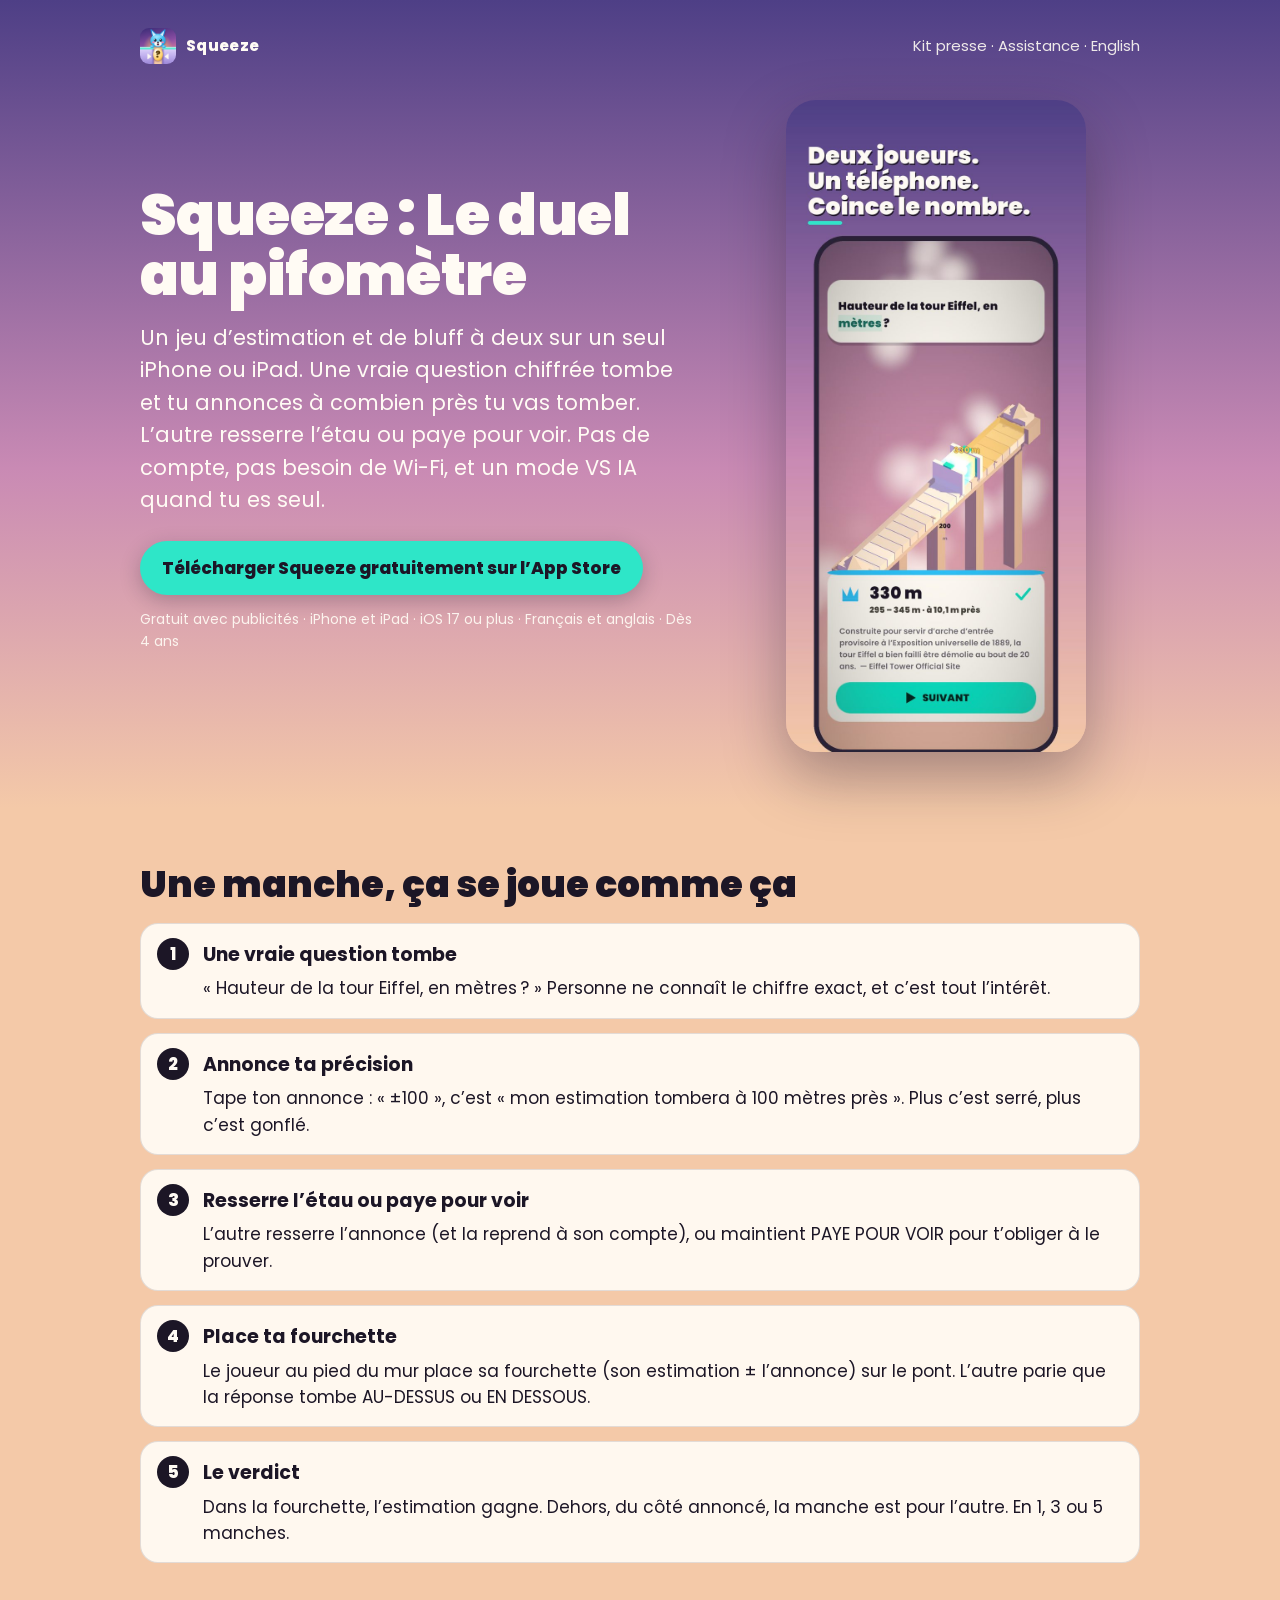
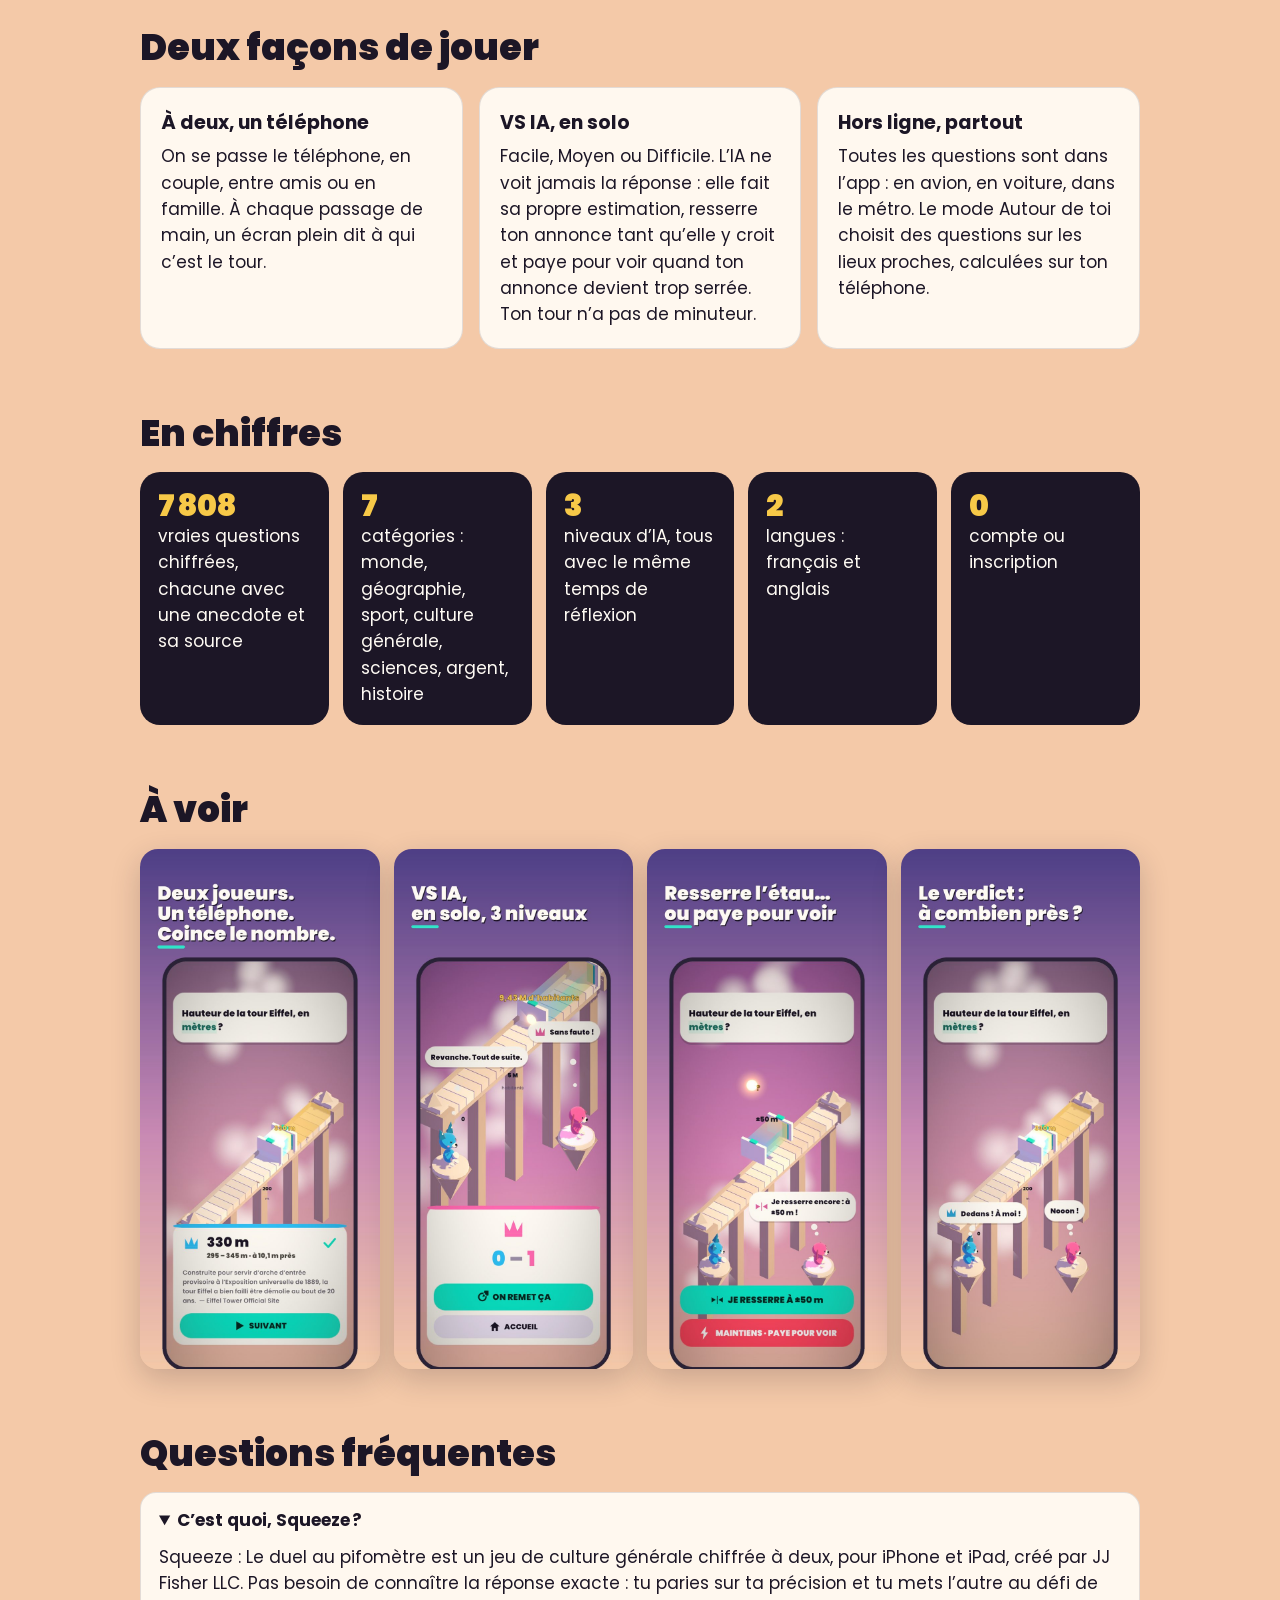
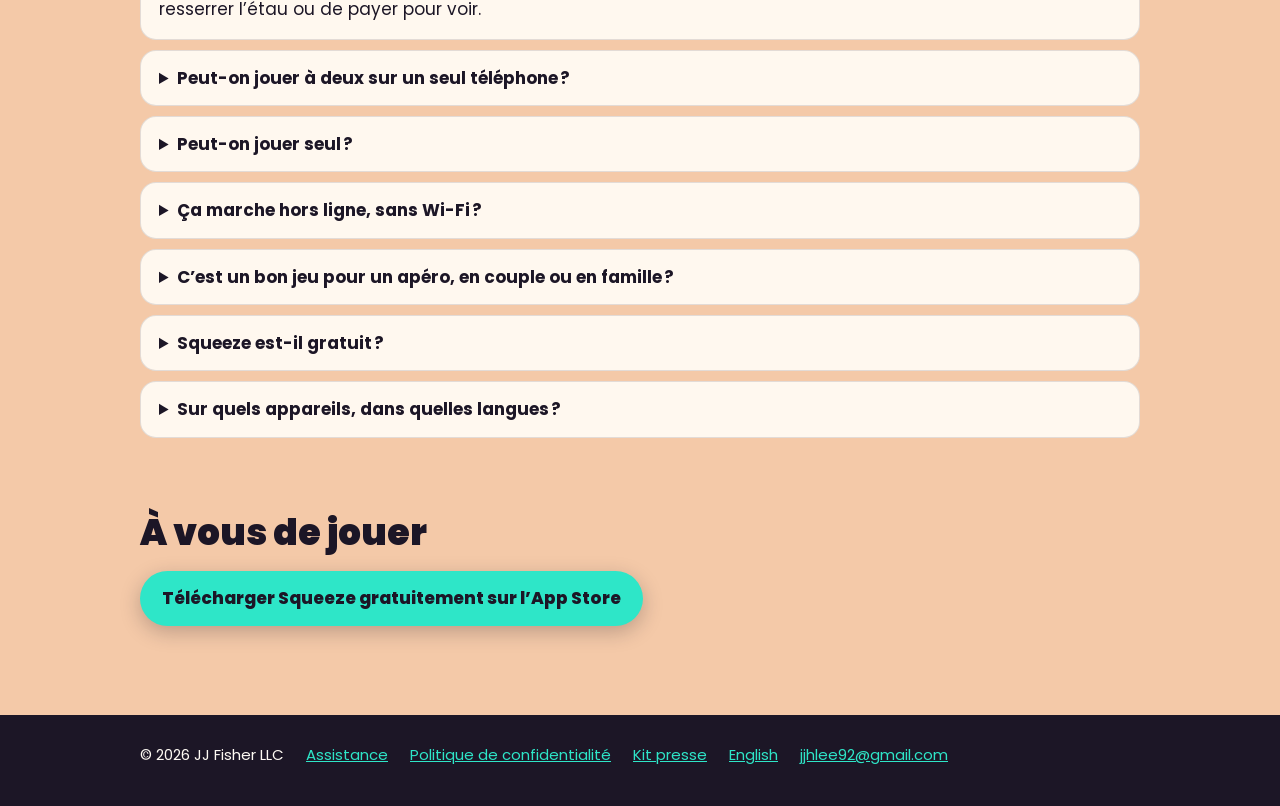
==== fr/index.html @ f910ecb5 "Squeeze home page (EN/FR) with structured data and FAQ, press kit, robots.txt, sitemap.xml, IndexNow" ====
<!DOCTYPE html>
<html lang="fr">
<head>
<meta charset="utf-8">
<meta name="viewport" content="width=device-width, initial-scale=1">
<title>Squeeze : Le duel au pifomètre, un jeu à deux sur un seul iPhone</title>
<meta name="description" content="Squeeze est un jeu d’estimation et de bluff gratuit pour iPhone et iPad, à deux sur un seul téléphone : annonce à combien près tu vas tomber, resserre l’étau ou paye pour voir. Hors ligne, ou en solo contre une IA.">
<link rel="canonical" href="https://jjfisherdev.github.io/fr/">
<link rel="alternate" hreflang="en" href="https://jjfisherdev.github.io/">
<link rel="alternate" hreflang="fr" href="https://jjfisherdev.github.io/fr/">
<link rel="alternate" hreflang="x-default" href="https://jjfisherdev.github.io/">
<meta name="apple-itunes-app" content="app-id=6803632348">
<meta property="og:type" content="website">
<meta property="og:site_name" content="Squeeze : Le duel au pifomètre">
<meta property="og:title" content="Squeeze : Le duel au pifomètre">
<meta property="og:description" content="Deux joueurs, un téléphone, de vrais chiffres. Annonce ta précision, resserre l’étau ou paye pour voir. Gratuit sur iPhone et iPad, hors ligne.">
<meta property="og:url" content="https://jjfisherdev.github.io/fr/">
<meta property="og:image" content="https://jjfisherdev.github.io/img/og.jpg">
<meta property="og:locale" content="fr_FR">
<meta name="twitter:card" content="summary_large_image">
<link rel="icon" type="image/png" href="/img/favicon-64.png">
<link rel="apple-touch-icon" href="/img/apple-touch-icon.png">
<link rel="preconnect" href="https://fonts.googleapis.com"><link rel="preconnect" href="https://fonts.gstatic.com" crossorigin>
<link rel="stylesheet" href="https://fonts.googleapis.com/css2?family=Poppins:wght@400;700;800;900&display=swap">
<link rel="stylesheet" href="/site.css">
<script type="application/ld+json">
{"@context": "https://schema.org", "@type": ["MobileApplication", "VideoGame"], "@id": "https://jjfisherdev.github.io/#app",
 "name": "Squeeze : Le duel au pifomètre", "inLanguage": "fr", "url": "https://jjfisherdev.github.io/fr/",
 "description": "Un jeu d’estimation et de bluff à deux sur un seul iPhone ou iPad, ou en solo contre une IA à trois niveaux. Fonctionne hors ligne.",
 "installUrl": "https://apps.apple.com/fr/app/squeeze-the-estimation-duel/id6803632348",
 "operatingSystem": "iOS 17.0 ou version ultérieure", "applicationCategory": "GameApplication",
 "offers": {"@type": "Offer", "price": "0", "priceCurrency": "EUR"}}
</script>
</head>
<body>
<header class="hero">
  <div class="wrap">
    <nav class="top">
      <a class="brand" href="/fr/"><img src="/img/apple-touch-icon.png" alt="" width="36" height="36">Squeeze</a>
      <span><a href="/press/">Kit presse</a> · <a href="/squeeze-support/fr/">Assistance</a> · <a href="/" hreflang="en" lang="en">English</a></span>
    </nav>
    <div class="hero-grid">
      <div>
        <h1>Squeeze : Le duel au pifomètre</h1>
        <p class="lede">Un jeu d’estimation et de bluff à deux sur un seul iPhone ou iPad. Une vraie question chiffrée tombe et tu annonces à combien près tu vas tomber. L’autre resserre l’étau ou paye pour voir. Pas de compte, pas besoin de Wi-Fi, et un mode VS IA quand tu es seul.</p>
        <a class="cta" href="https://apps.apple.com/fr/app/squeeze-the-estimation-duel/id6803632348">Télécharger Squeeze gratuitement sur l’App Store</a>
        <p class="meta-line">Gratuit avec publicités · iPhone et iPad · iOS 17 ou plus · Français et anglais · Dès 4 ans</p>
      </div>
      <img class="hero-shot" src="/img/fr-01-two-players.jpg" width="300" height="652" alt="Squeeze sur iPhone : la réponse à « Hauteur de la tour Eiffel, en mètres ? » tombe dans la fourchette : 330 m.">
    </div>
  </div>
</header>
<main class="wrap">
  <section id="manche">
    <h2>Une manche, ça se joue comme ça</h2>
    <ol class="steps">
      <li><h3>Une vraie question tombe</h3>« Hauteur de la tour Eiffel, en mètres ? » Personne ne connaît le chiffre exact, et c’est tout l’intérêt.</li>
      <li><h3>Annonce ta précision</h3>Tape ton annonce : « ±100 », c’est « mon estimation tombera à 100 mètres près ». Plus c’est serré, plus c’est gonflé.</li>
      <li><h3>Resserre l’étau ou paye pour voir</h3>L’autre resserre l’annonce (et la reprend à son compte), ou maintient PAYE POUR VOIR pour t’obliger à le prouver.</li>
      <li><h3>Place ta fourchette</h3>Le joueur au pied du mur place sa fourchette (son estimation ± l’annonce) sur le pont. L’autre parie que la réponse tombe AU-DESSUS ou EN DESSOUS.</li>
      <li><h3>Le verdict</h3>Dans la fourchette, l’estimation gagne. Dehors, du côté annoncé, la manche est pour l’autre. En 1, 3 ou 5 manches.</li>
    </ol>
  </section>
  <section id="modes">
    <h2>Deux façons de jouer</h2>
    <div class="cards">
      <div class="card"><h3>À deux, un téléphone</h3>On se passe le téléphone, en couple, entre amis ou en famille. À chaque passage de main, un écran plein dit à qui c’est le tour.</div>
      <div class="card"><h3>VS IA, en solo</h3>Facile, Moyen ou Difficile. L’IA ne voit jamais la réponse : elle fait sa propre estimation, resserre ton annonce tant qu’elle y croit et paye pour voir quand ton annonce devient trop serrée. Ton tour n’a pas de minuteur.</div>
      <div class="card"><h3>Hors ligne, partout</h3>Toutes les questions sont dans l’app : en avion, en voiture, dans le métro. Le mode Autour de toi choisit des questions sur les lieux proches, calculées sur ton téléphone.</div>
    </div>
  </section>
  <section id="chiffres">
    <h2>En chiffres</h2>
    <div class="stats">
      <div class="stat"><b>7 808</b>vraies questions chiffrées, chacune avec une anecdote et sa source</div>
      <div class="stat"><b>7</b>catégories : monde, géographie, sport, culture générale, sciences, argent, histoire</div>
      <div class="stat"><b>3</b>niveaux d’IA, tous avec le même temps de réflexion</div>
      <div class="stat"><b>2</b>langues : français et anglais</div>
      <div class="stat"><b>0</b>compte ou inscription</div>
    </div>
  </section>
  <section id="ecrans">
    <h2>À voir</h2>
    <div class="shots">
      <img src="/img/fr-01-two-players.jpg" width="720" height="1564" loading="lazy" alt="Le verdict : 330 m tombe dans la fourchette.">
      <img src="/img/fr-02-vs-ai.jpg" width="720" height="1564" loading="lazy" alt="VS IA : le podium après un match contre l’IA.">
      <img src="/img/fr-04-squeeze-it.jpg" width="720" height="1564" loading="lazy" alt="Resserre l’étau : JE RESSERRE À ±50 m, ou MAINTIENS pour payer pour voir.">
      <img src="/img/fr-09-the-reveal.jpg" width="720" height="1564" loading="lazy" alt="Le verdict : dans la fourchette, l’estimation gagne.">
    </div>
  </section>
  <section id="faq">
    <h2>Questions fréquentes</h2>
    <details open><summary>C’est quoi, Squeeze ?</summary><p>Squeeze : Le duel au pifomètre est un jeu de culture générale chiffrée à deux, pour iPhone et iPad, créé par JJ Fisher LLC. Pas besoin de connaître la réponse exacte : tu paries sur ta précision et tu mets l’autre au défi de resserrer l’étau ou de payer pour voir.</p></details>
    <details><summary>Peut-on jouer à deux sur un seul téléphone ?</summary><p>Oui. Squeeze se joue en se passant un seul iPhone ou iPad. Pas de deuxième appareil, pas de compte, pas de connexion.</p></details>
    <details><summary>Peut-on jouer seul ?</summary><p>Oui, en VS IA, contre un adversaire informatique à trois niveaux. L’IA ne voit jamais la réponse ; le niveau change seulement la précision de son estimation.</p></details>
    <details><summary>Ça marche hors ligne, sans Wi-Fi ?</summary><p>Oui. Les 7 808 questions sont dans l’app, donc le jeu fonctionne entièrement hors ligne. Les publicités ont besoin d’une connexion ; sans connexion, la partie continue simplement.</p></details>
    <details><summary>C’est un bon jeu pour un apéro, en couple ou en famille ?</summary><p>C’est fait pour ça : un téléphone, deux joueurs, en 1, 3 ou 5 manches, et une histoire à chaque verdict. Les questions conviennent à tous les âges (dès 4 ans).</p></details>
    <details><summary>Squeeze est-il gratuit ?</summary><p>Oui, gratuit avec publicités : une à la fin d’un match sur deux ou trois (jamais pendant un tour), plus une quand tu changes de question plus de deux fois dans un match. Aucun achat. Publicités non personnalisées, sans suivi.</p></details>
    <details><summary>Sur quels appareils, dans quelles langues ?</summary><p>iPhone et iPad sous iOS 17 ou plus, en français et en anglais. Squeeze n’existe pas sur Android.</p></details>
  </section>
  <section id="jouer">
    <h2>À vous de jouer</h2>
    <p><a class="cta" href="https://apps.apple.com/fr/app/squeeze-the-estimation-duel/id6803632348">Télécharger Squeeze gratuitement sur l’App Store</a></p>
  </section>
</main>
<footer>
  <div class="wrap"><div class="row">
    <span>© 2026 JJ Fisher LLC</span>
    <a href="/squeeze-support/fr/">Assistance</a>
    <a href="/squeeze-support/fr/privacy.html">Politique de confidentialité</a>
    <a href="/press/">Kit presse</a>
    <a href="/" hreflang="en" lang="en">English</a>
    <a href="mailto:jjhlee92@gmail.com">jjhlee92@gmail.com</a>
  </div></div>
</footer>
</body>
</html>
---- site.css ----
/* Squeeze: one stylesheet for the product pages. The game's own palette (World/Palette.cs): dusk sky, paper, ink,
   teal = commit, coral = force, gold = truth. */
:root {
  --sky-top: #4E3F86; --sky-mid: #C98AB4; --sky-low: #F4C9A8;
  --paper: #FFFBF4; --ink: #1C1626; --ink-soft: #4A4058; --teal: #2EE6C8; --teal-ink: #0B5C51;
  --coral: #F0506E; --gold: #F7C948; --card: rgba(255, 251, 244, 0.94); --line: rgba(28, 22, 38, 0.12);
}
* { box-sizing: border-box; }
html { -webkit-text-size-adjust: 100%; }
body {
  margin: 0; color: var(--ink); background: var(--sky-low);
  font: 17px/1.55 "Poppins", system-ui, -apple-system, "Segoe UI", sans-serif;
}
a { color: var(--teal-ink); }
img { max-width: 100%; height: auto; display: block; }
.wrap { max-width: 1040px; margin: 0 auto; padding: 0 20px; }
header.hero {
  background: linear-gradient(180deg, var(--sky-top) 0%, var(--sky-mid) 58%, var(--sky-low) 100%);
  color: var(--paper); padding: 28px 0 56px;
}
nav.top { display: flex; justify-content: space-between; align-items: center; gap: 12px; font-size: 15px; }
nav.top a { color: var(--paper); text-decoration: none; opacity: .9; }
nav.top .brand { display: flex; align-items: center; gap: 10px; font-weight: 800; letter-spacing: .02em; opacity: 1; }
nav.top .brand img { width: 36px; height: 36px; border-radius: 9px; }
.hero-grid { display: grid; grid-template-columns: 1.15fr .85fr; gap: 40px; align-items: center; margin-top: 36px; }
h1 { font-size: clamp(34px, 5.4vw, 58px); line-height: 1.04; margin: 0 0 16px; font-weight: 900; letter-spacing: -.01em; }
.lede { font-size: clamp(18px, 2.2vw, 21px); max-width: 34em; margin: 0 0 24px; }
.cta { display: inline-flex; align-items: center; gap: 10px; background: var(--teal); color: var(--ink); font-weight: 800;
  text-decoration: none; padding: 14px 22px; border-radius: 999px; box-shadow: 0 6px 20px rgba(28, 22, 38, .25); }
.cta:hover { filter: brightness(1.05); }
.meta-line { margin-top: 14px; font-size: 14px; opacity: .92; }
.hero-shot { justify-self: center; max-width: 300px; border-radius: 30px; box-shadow: 0 24px 60px rgba(28, 22, 38, .35); }
main section { padding: 56px 0 8px; }
h2 { font-size: clamp(26px, 3.4vw, 36px); line-height: 1.15; margin: 0 0 18px; font-weight: 900; }
h3 { font-size: 19px; margin: 0 0 6px; }
.steps { counter-reset: step; list-style: none; padding: 0; margin: 0; display: grid; gap: 14px; }
.steps li { counter-increment: step; background: var(--card); border: 1px solid var(--line); border-radius: 18px; padding: 16px 18px 16px 62px; position: relative; }
.steps li::before { content: counter(step); position: absolute; left: 16px; top: 14px; width: 32px; height: 32px; border-radius: 50%;
  background: var(--ink); color: var(--paper); font-weight: 800; display: grid; place-items: center; }
.cards { display: grid; grid-template-columns: repeat(auto-fit, minmax(230px, 1fr)); gap: 16px; }
.card { background: var(--card); border: 1px solid var(--line); border-radius: 20px; padding: 20px; }
.stats { display: grid; grid-template-columns: repeat(auto-fit, minmax(150px, 1fr)); gap: 14px; }
.stat { background: var(--ink); color: var(--paper); border-radius: 20px; padding: 18px; }
.stat b { display: block; font-size: 30px; line-height: 1.1; font-weight: 900; color: var(--gold); }
.shots { display: grid; grid-template-columns: repeat(4, 1fr); gap: 14px; }
.shots img { border-radius: 18px; box-shadow: 0 10px 30px rgba(28, 22, 38, .2); }
blockquote { margin: 0; background: var(--card); border-left: 5px solid var(--teal); border-radius: 14px; padding: 16px 18px; }
blockquote p { margin: 0 0 6px; font-size: 18px; }
blockquote cite { font-style: normal; font-size: 14px; color: var(--ink-soft); }
details { background: var(--card); border: 1px solid var(--line); border-radius: 16px; padding: 14px 18px; margin-bottom: 10px; }
summary { cursor: pointer; font-weight: 700; }
details p { margin: 10px 0 2px; }
footer { margin-top: 64px; padding: 28px 0 40px; background: var(--ink); color: var(--paper); font-size: 15px; }
footer a { color: var(--teal); }
footer .row { display: flex; flex-wrap: wrap; gap: 8px 22px; }
table.facts { border-collapse: collapse; width: 100%; background: var(--card); border-radius: 16px; overflow: hidden; }
table.facts th, table.facts td { text-align: left; padding: 10px 14px; border-bottom: 1px solid var(--line); vertical-align: top; }
table.facts th { width: 34%; font-weight: 700; }
table.facts td, .card, .lede { overflow-wrap: anywhere; }
table.facts { table-layout: fixed; }
@media (max-width: 760px) {
  .hero-grid { grid-template-columns: 1fr; }
  .hero-shot { max-width: 240px; }
  .shots { grid-template-columns: repeat(2, 1fr); }
}
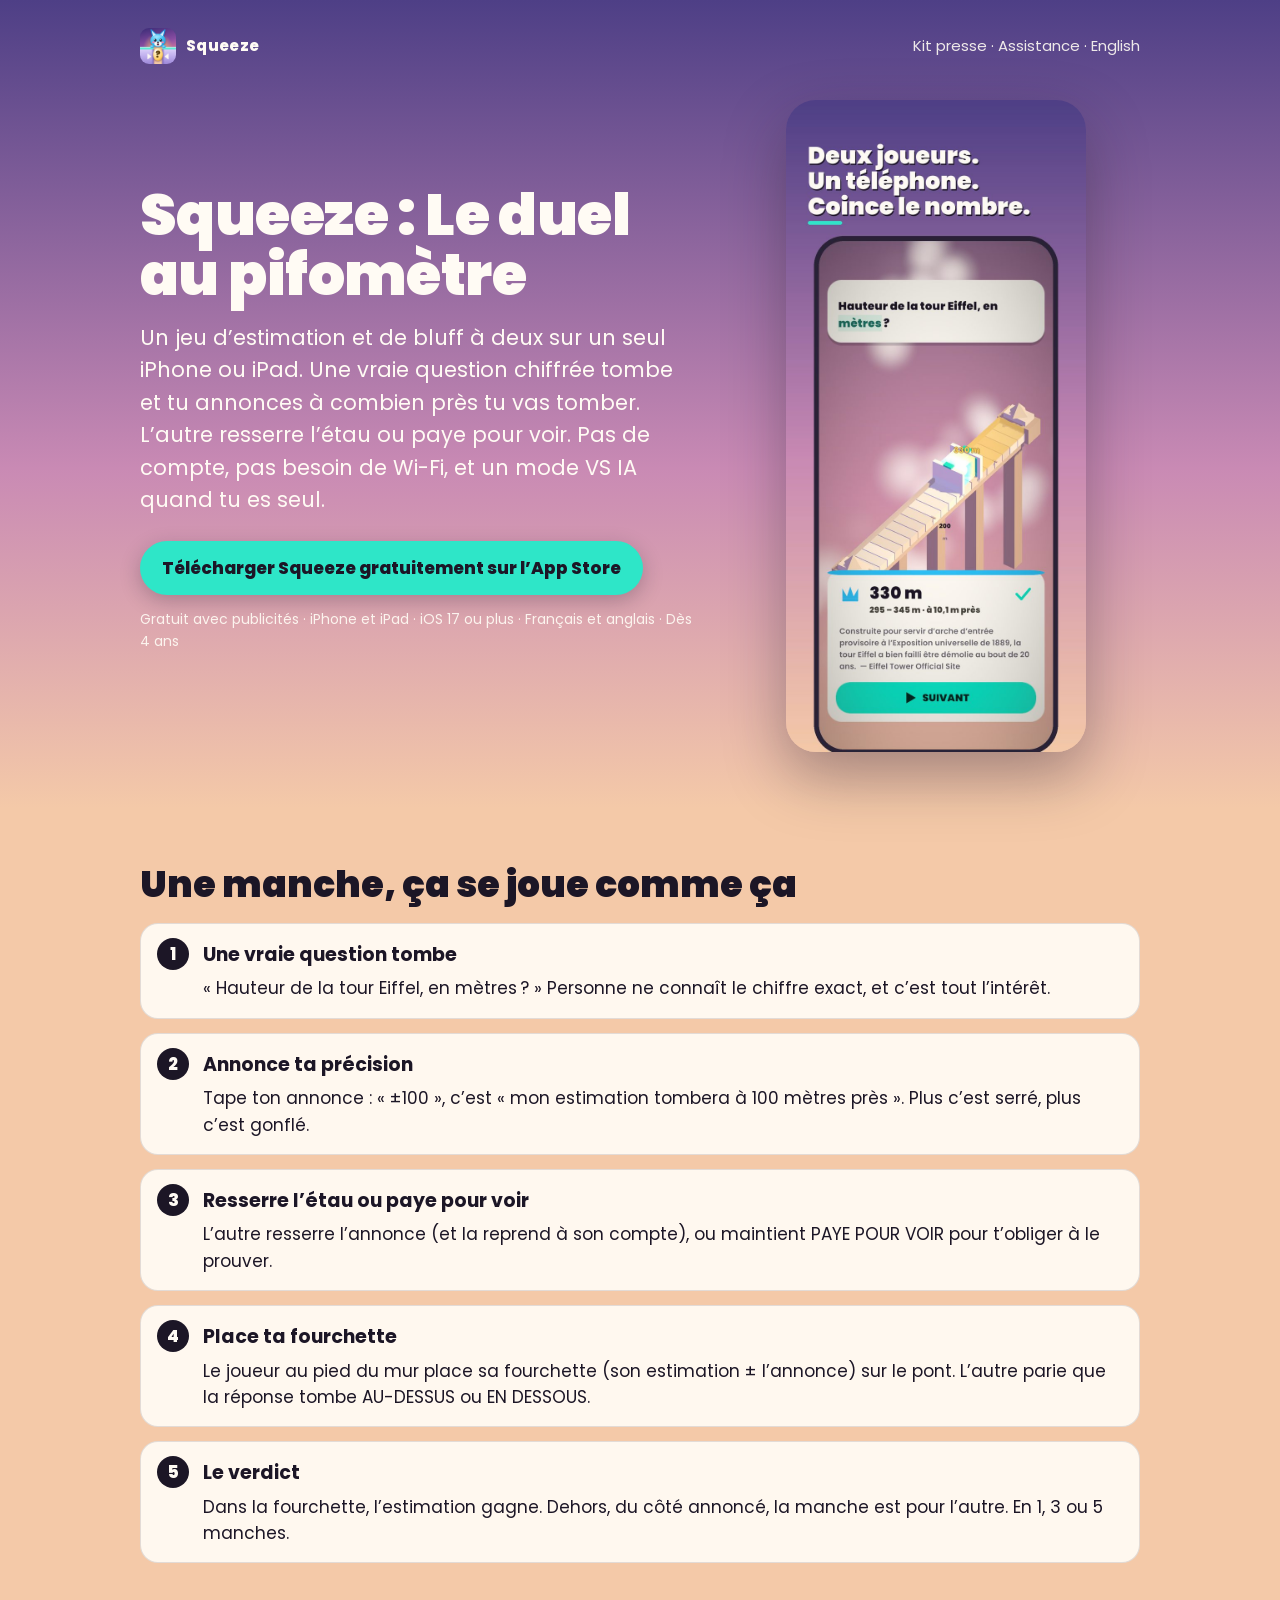
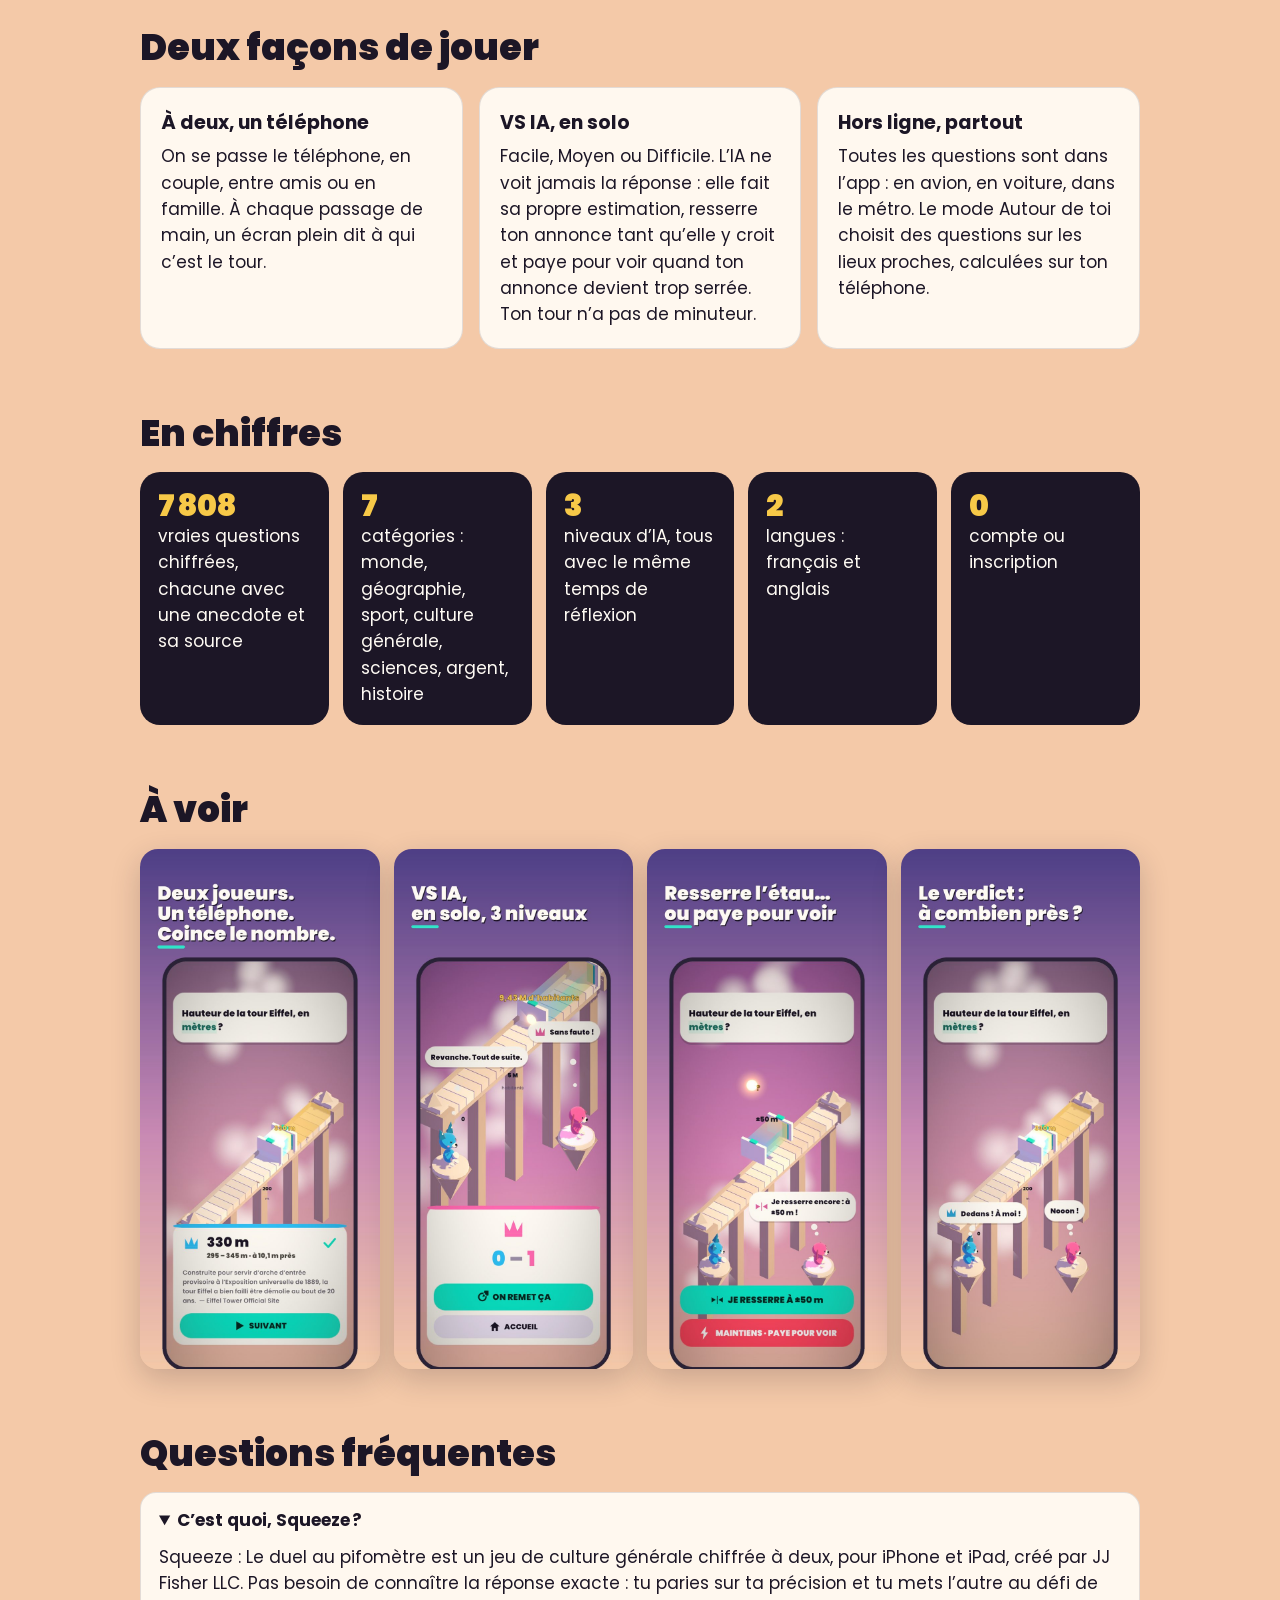
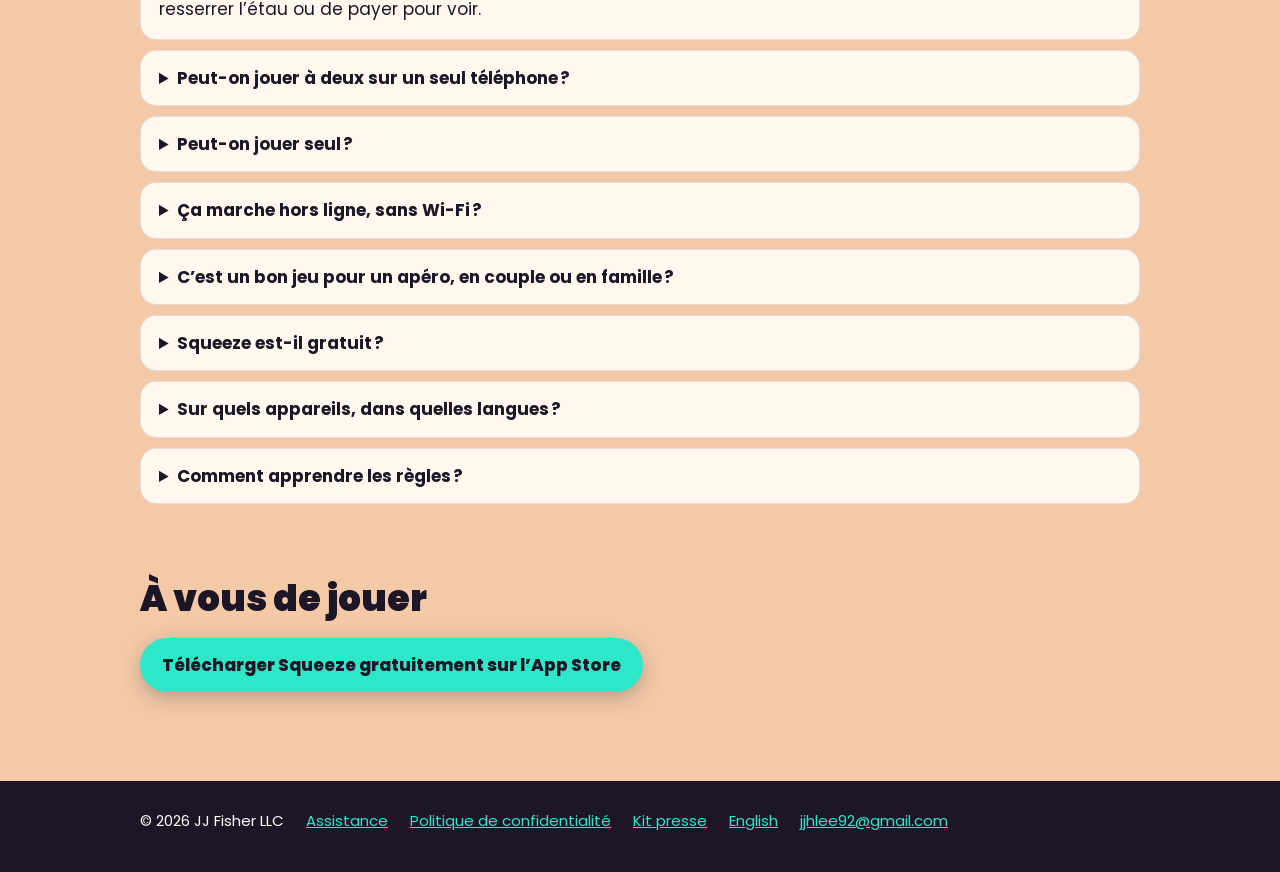
==== commit 58a85b70: "FAQ: the first launch is a HOW TO PLAY card and a guided round, and a bet is read both ways (EN; a F" ====
--- a/fr/index.html
+++ b/fr/index.html
@@ -97,6 +97,7 @@
     <details><summary>C’est un bon jeu pour un apéro, en couple ou en famille ?</summary><p>C’est fait pour ça : un téléphone, deux joueurs, en 1, 3 ou 5 manches, et une histoire à chaque verdict. Les questions conviennent à tous les âges (dès 4 ans).</p></details>
     <details><summary>Squeeze est-il gratuit ?</summary><p>Oui, gratuit avec publicités : une à la fin d’un match sur deux ou trois (jamais pendant un tour), plus une quand tu changes de question plus de deux fois dans un match. Aucun achat. Publicités non personnalisées, sans suivi.</p></details>
     <details><summary>Sur quels appareils, dans quelles langues ?</summary><p>iPhone et iPad sous iOS 17 ou plus, en français et en anglais. Squeeze n’existe pas sur Android.</p></details>
+    <details><summary>Comment apprendre les règles ?</summary><p>À la première ouverture, une carte COMMENT JOUER explique le jeu en trois lignes. COMMENCER lance une manche guidée où tu fais chaque geste, une main te montrant chaque commande et une légende l’expliquant (deux minutes environ, PASSER à tout moment). Une annonce de ±100 mètres, c’est tomber à 100 mètres près de la réponse, au-dessus ou en dessous : une fourchette de 200 mètres de large. COMMENT JOUER, sur l’accueil, la rejoue.</p></details>
   </section>
   <section id="jouer">
     <h2>À vous de jouer</h2>
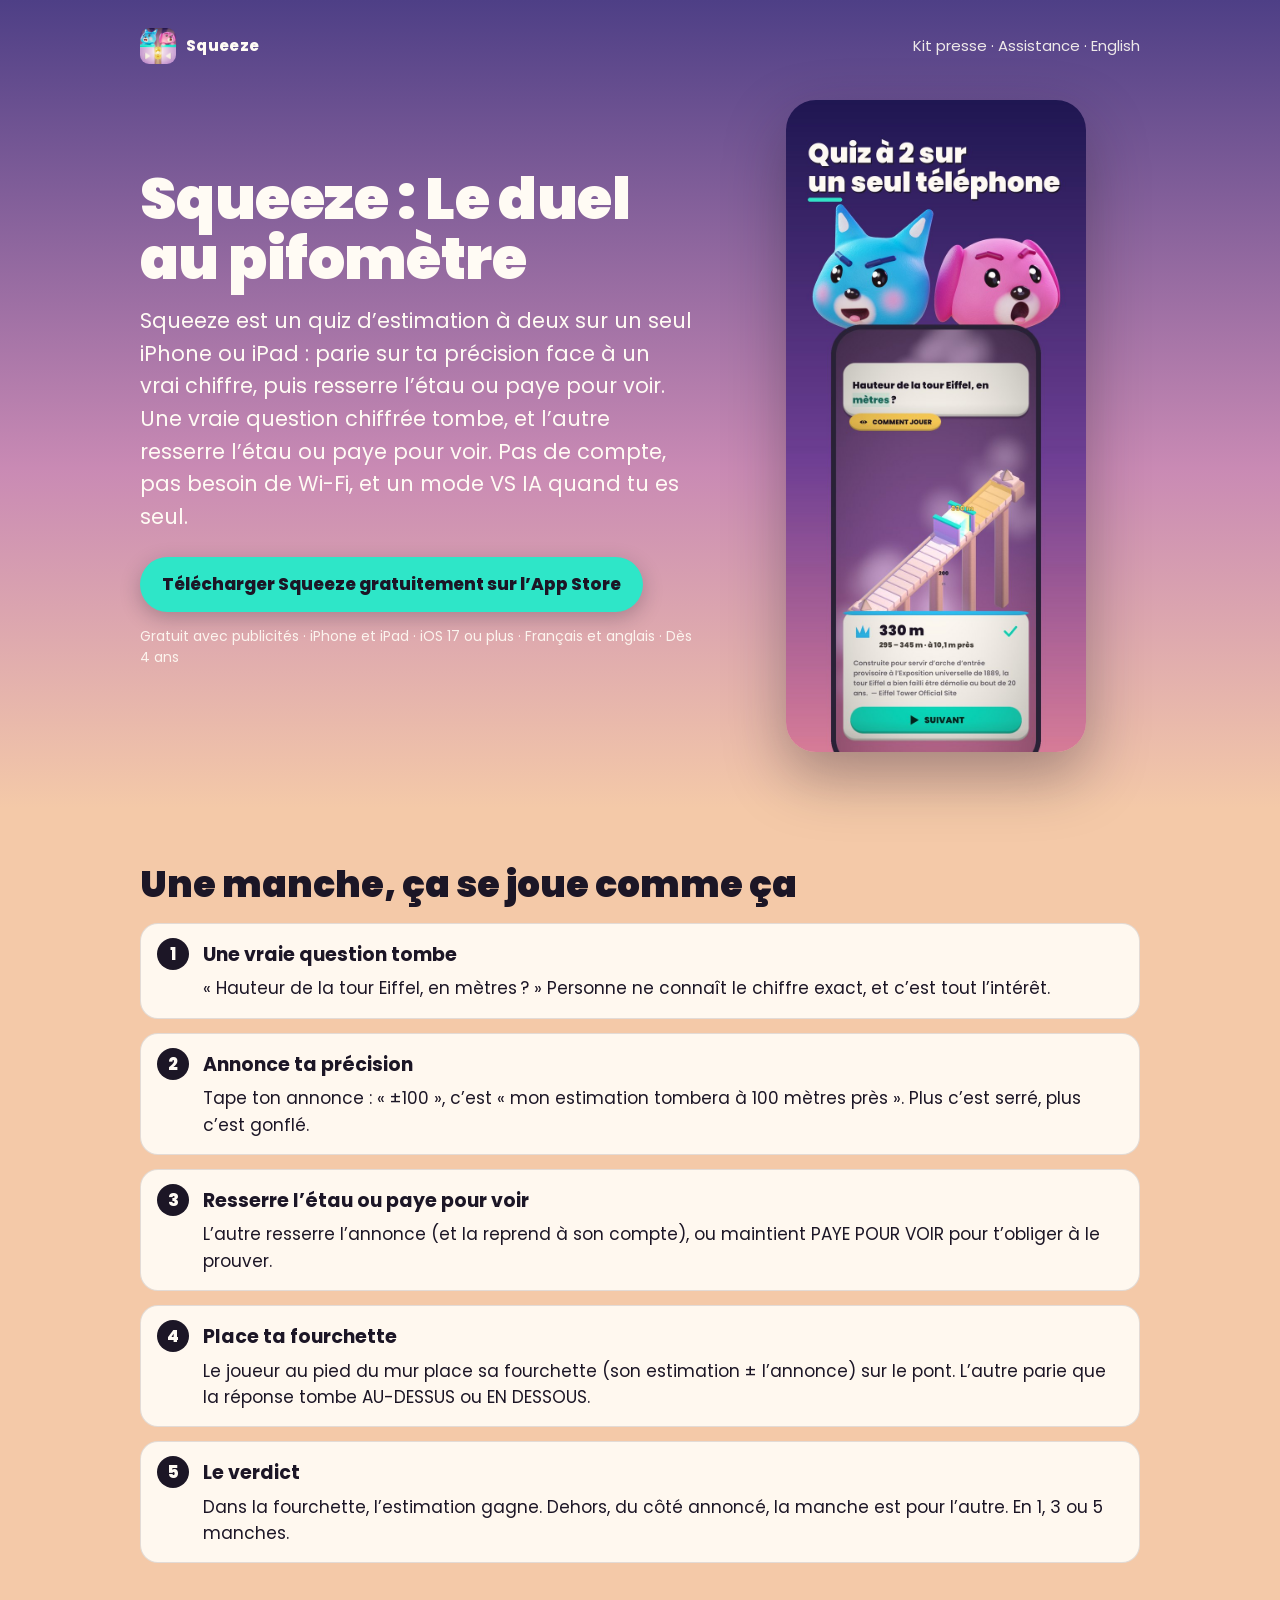
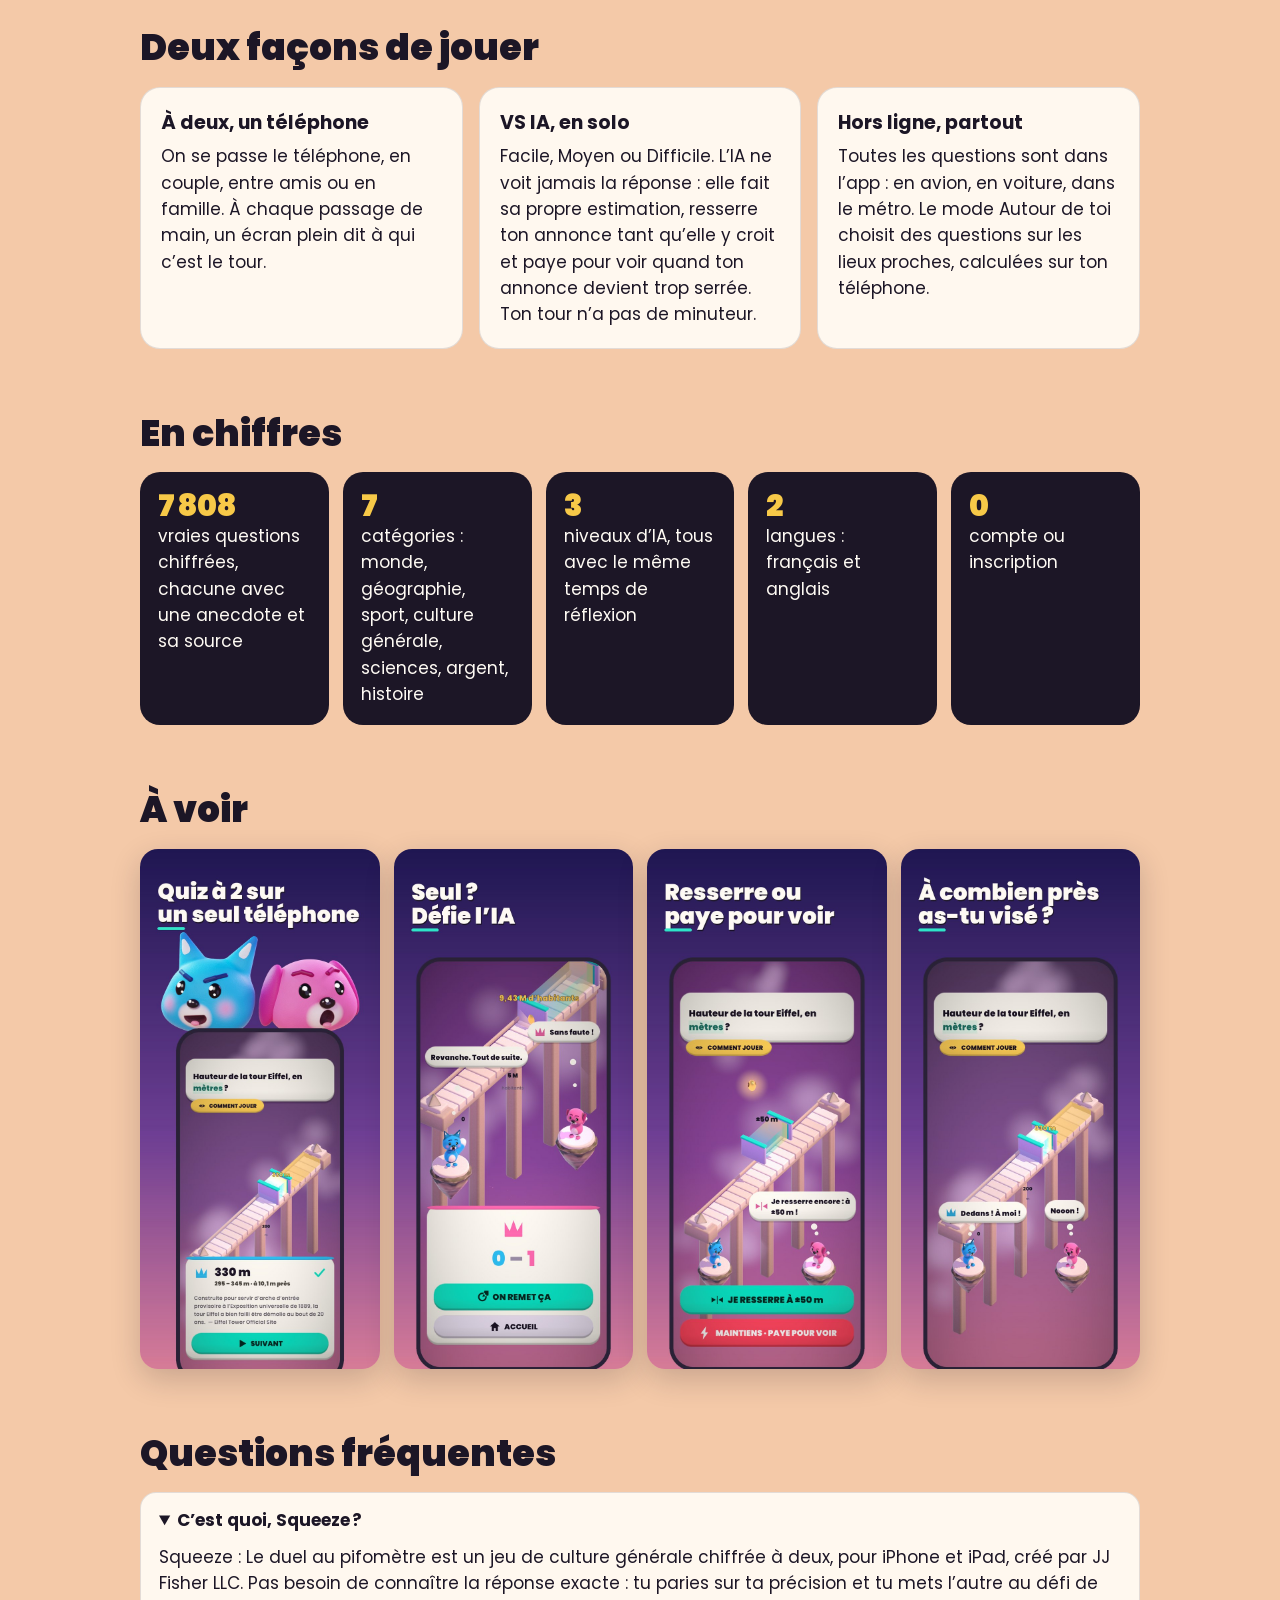
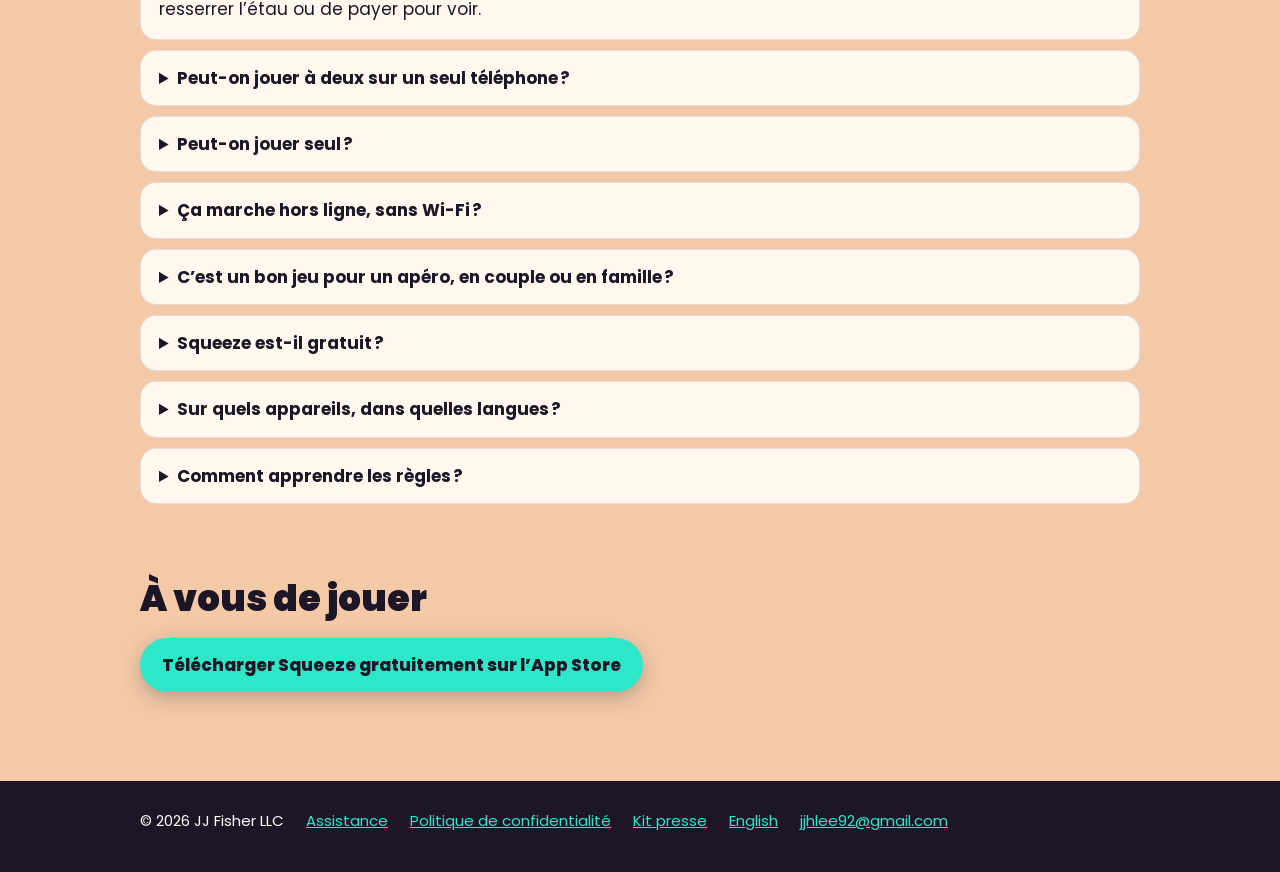
==== commit f60c9490: "Squeeze 2.3.3: new 3D icon, plush-look screenshots, one description sentence EN/FR The same entity s" ====
--- a/fr/index.html
+++ b/fr/index.html
@@ -4,7 +4,7 @@
 <meta charset="utf-8">
 <meta name="viewport" content="width=device-width, initial-scale=1">
 <title>Squeeze : Le duel au pifomètre, un jeu à deux sur un seul iPhone</title>
-<meta name="description" content="Squeeze est un jeu d’estimation et de bluff gratuit pour iPhone et iPad, à deux sur un seul téléphone : annonce à combien près tu vas tomber, resserre l’étau ou paye pour voir. Hors ligne, ou en solo contre une IA.">
+<meta name="description" content="Squeeze est un quiz d’estimation à deux sur un seul iPhone ou iPad : parie sur ta précision face à un vrai chiffre, puis resserre l’étau ou paye pour voir. Gratuit, hors ligne, ou en solo contre une IA.">
 <link rel="canonical" href="https://jjfisherdev.github.io/fr/">
 <link rel="alternate" hreflang="en" href="https://jjfisherdev.github.io/">
 <link rel="alternate" hreflang="fr" href="https://jjfisherdev.github.io/fr/">
@@ -13,7 +13,7 @@
 <meta property="og:type" content="website">
 <meta property="og:site_name" content="Squeeze : Le duel au pifomètre">
 <meta property="og:title" content="Squeeze : Le duel au pifomètre">
-<meta property="og:description" content="Deux joueurs, un téléphone, de vrais chiffres. Annonce ta précision, resserre l’étau ou paye pour voir. Gratuit sur iPhone et iPad, hors ligne.">
+<meta property="og:description" content="Deux joueurs, un téléphone, de vrais chiffres. Parie sur ta précision, resserre l’étau ou paye pour voir. Gratuit sur iPhone et iPad, hors ligne.">
 <meta property="og:url" content="https://jjfisherdev.github.io/fr/">
 <meta property="og:image" content="https://jjfisherdev.github.io/img/og.jpg">
 <meta property="og:locale" content="fr_FR">
@@ -26,7 +26,7 @@
 <script type="application/ld+json">
 {"@context": "https://schema.org", "@type": ["MobileApplication", "VideoGame"], "@id": "https://jjfisherdev.github.io/#app",
  "name": "Squeeze : Le duel au pifomètre", "inLanguage": "fr", "url": "https://jjfisherdev.github.io/fr/",
- "description": "Un jeu d’estimation et de bluff à deux sur un seul iPhone ou iPad, ou en solo contre une IA à trois niveaux. Fonctionne hors ligne.",
+ "description": "Squeeze est un quiz d’estimation à deux sur un seul iPhone ou iPad : parie sur ta précision face à un vrai chiffre, puis resserre l’étau ou paye pour voir. À deux sur un seul appareil, ou seul contre une IA à trois niveaux. Fonctionne hors ligne, en français et en anglais.",
  "installUrl": "https://apps.apple.com/fr/app/squeeze-the-estimation-duel/id6803632348",
  "operatingSystem": "iOS 17.0 ou version ultérieure", "applicationCategory": "GameApplication",
  "offers": {"@type": "Offer", "price": "0", "priceCurrency": "EUR"}}
@@ -42,11 +42,11 @@
     <div class="hero-grid">
       <div>
         <h1>Squeeze : Le duel au pifomètre</h1>
-        <p class="lede">Un jeu d’estimation et de bluff à deux sur un seul iPhone ou iPad. Une vraie question chiffrée tombe et tu annonces à combien près tu vas tomber. L’autre resserre l’étau ou paye pour voir. Pas de compte, pas besoin de Wi-Fi, et un mode VS IA quand tu es seul.</p>
+        <p class="lede">Squeeze est un quiz d’estimation à deux sur un seul iPhone ou iPad : parie sur ta précision face à un vrai chiffre, puis resserre l’étau ou paye pour voir. Une vraie question chiffrée tombe, et l’autre resserre l’étau ou paye pour voir. Pas de compte, pas besoin de Wi-Fi, et un mode VS IA quand tu es seul.</p>
         <a class="cta" href="https://apps.apple.com/fr/app/squeeze-the-estimation-duel/id6803632348">Télécharger Squeeze gratuitement sur l’App Store</a>
         <p class="meta-line">Gratuit avec publicités · iPhone et iPad · iOS 17 ou plus · Français et anglais · Dès 4 ans</p>
       </div>
-      <img class="hero-shot" src="/img/fr-01-two-players.jpg" width="300" height="652" alt="Squeeze sur iPhone : la réponse à « Hauteur de la tour Eiffel, en mètres ? » tombe dans la fourchette : 330 m.">
+      <img class="hero-shot" src="/img/fr-01-two-players.jpg" width="300" height="652" alt="Quiz à 2 sur un seul téléphone : le renard et le chien guettent le verdict de « Hauteur de la tour Eiffel, en mètres ? » : 330 m, dans la fourchette.">
     </div>
   </div>
 </header>
@@ -82,10 +82,10 @@
   <section id="ecrans">
     <h2>À voir</h2>
     <div class="shots">
-      <img src="/img/fr-01-two-players.jpg" width="720" height="1564" loading="lazy" alt="Le verdict : 330 m tombe dans la fourchette.">
-      <img src="/img/fr-02-vs-ai.jpg" width="720" height="1564" loading="lazy" alt="VS IA : le podium après un match contre l’IA.">
-      <img src="/img/fr-04-squeeze-it.jpg" width="720" height="1564" loading="lazy" alt="Resserre l’étau : JE RESSERRE À ±50 m, ou MAINTIENS pour payer pour voir.">
-      <img src="/img/fr-09-the-reveal.jpg" width="720" height="1564" loading="lazy" alt="Le verdict : dans la fourchette, l’estimation gagne.">
+      <img src="/img/fr-01-two-players.jpg" width="720" height="1564" loading="lazy" alt="Quiz à 2 sur un seul téléphone : le verdict, 330 m tombe dans la fourchette.">
+      <img src="/img/fr-02-vs-ai.jpg" width="720" height="1564" loading="lazy" alt="Seul ? Défie l’IA : le score final d’un match contre l’IA, 0 à 1.">
+      <img src="/img/fr-04-squeeze-it.jpg" width="720" height="1564" loading="lazy" alt="Resserre ou paye pour voir : JE RESSERRE À ±50 m, ou MAINTIENS pour payer pour voir.">
+      <img src="/img/fr-09-the-reveal.jpg" width="720" height="1564" loading="lazy" alt="À combien près as-tu visé ? Dans la fourchette, l’estimation gagne.">
     </div>
   </section>
   <section id="faq">
